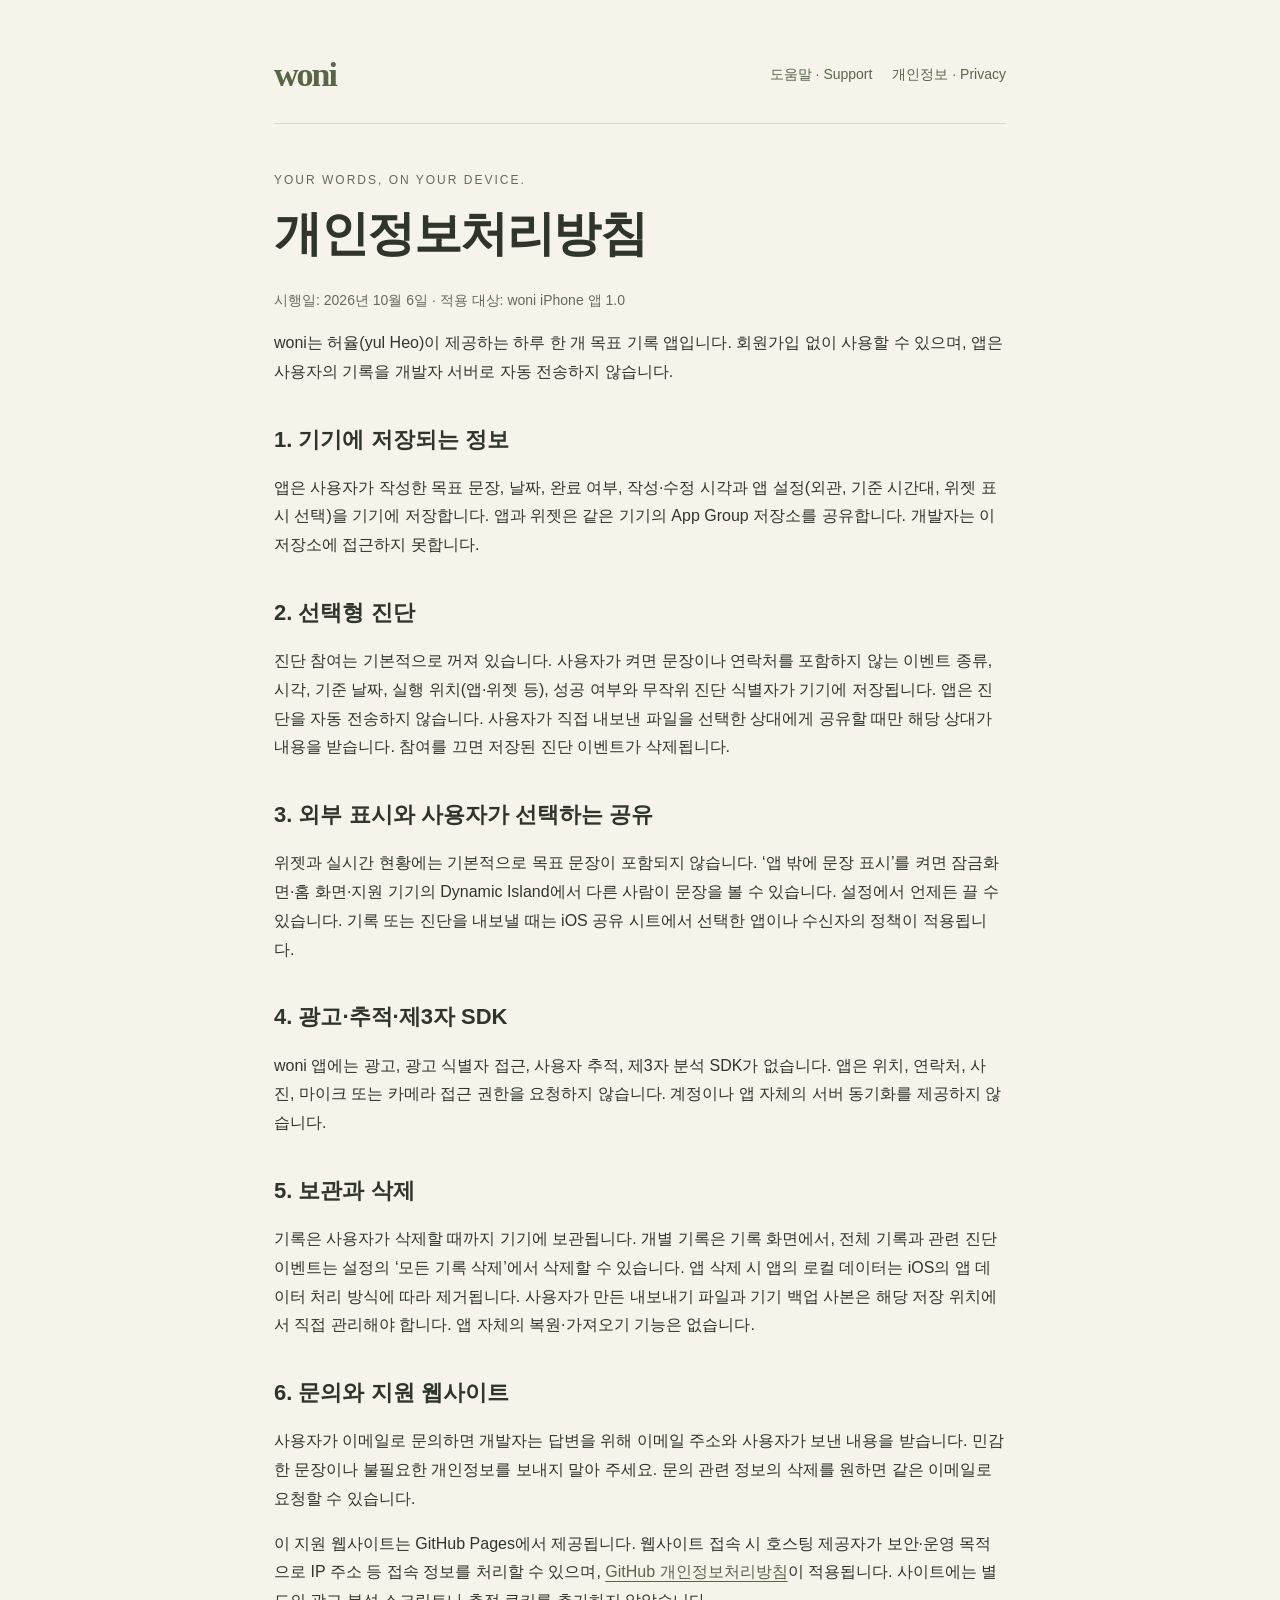
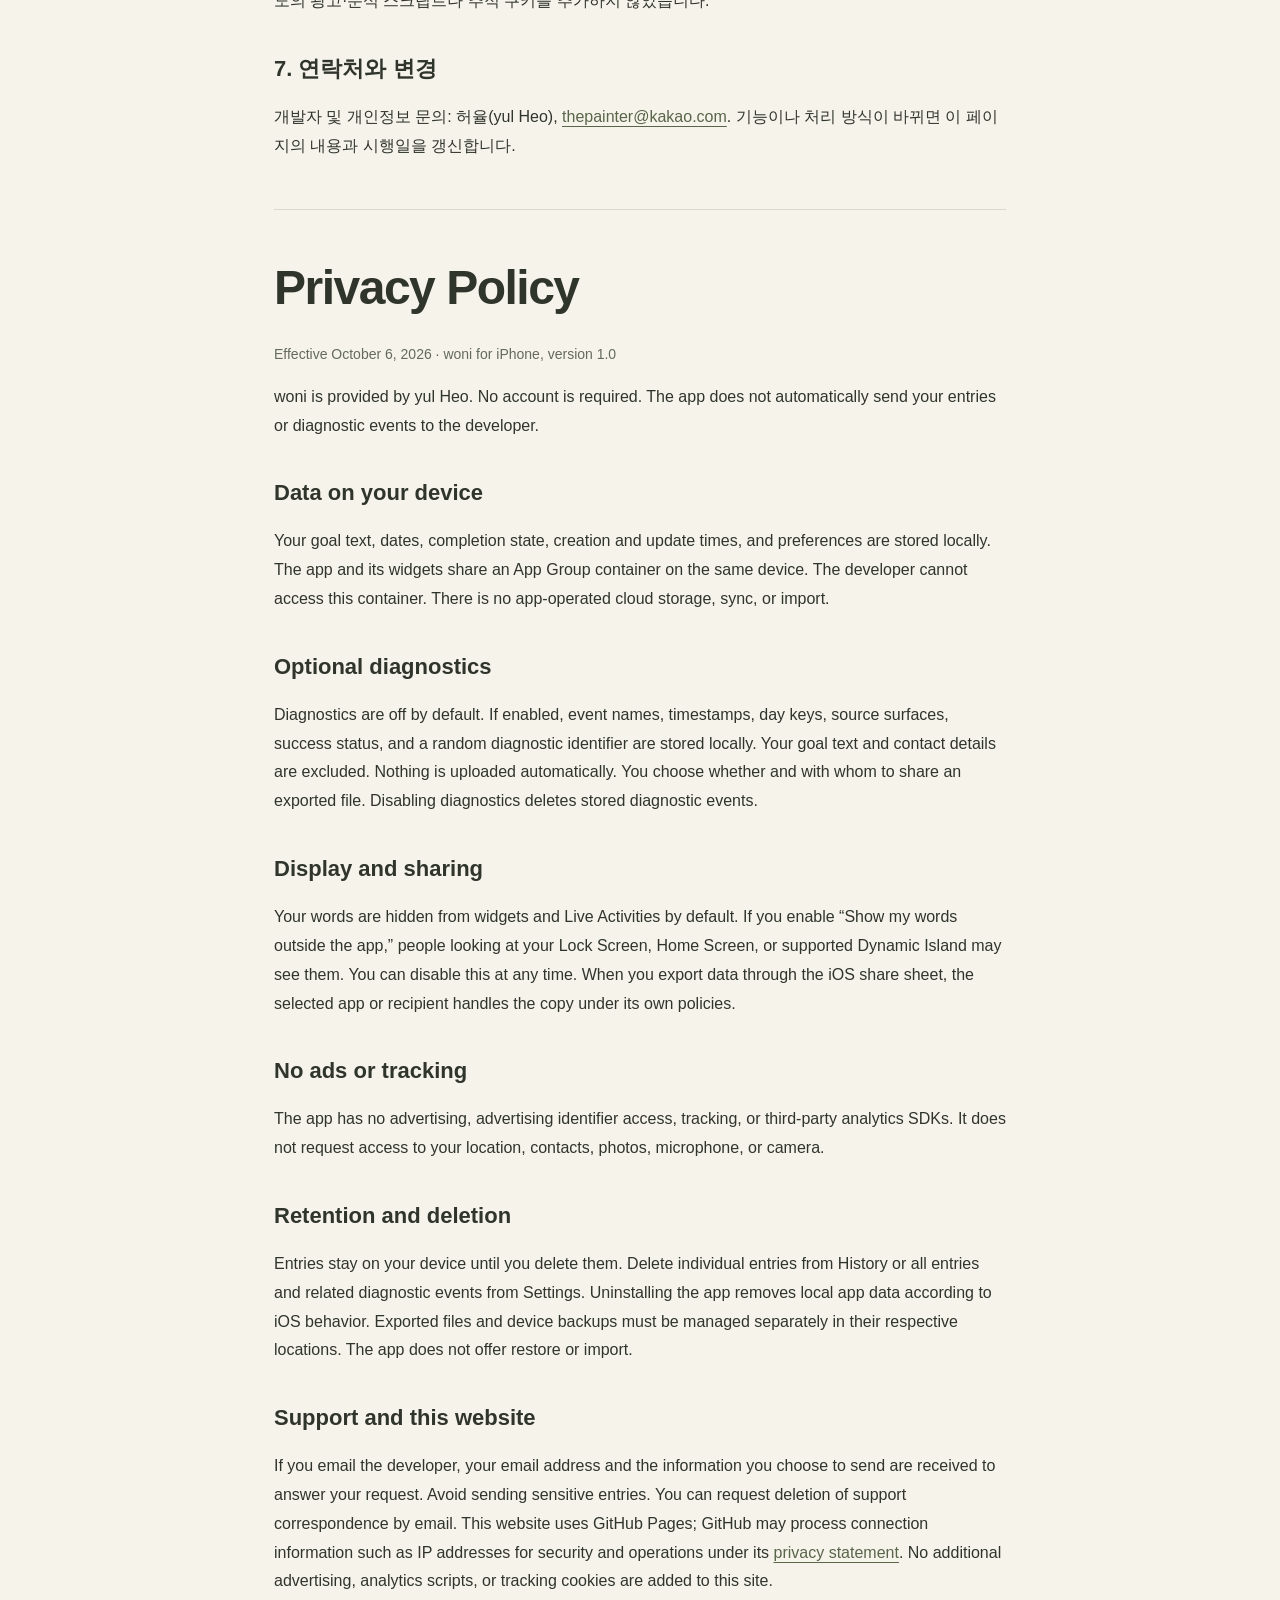
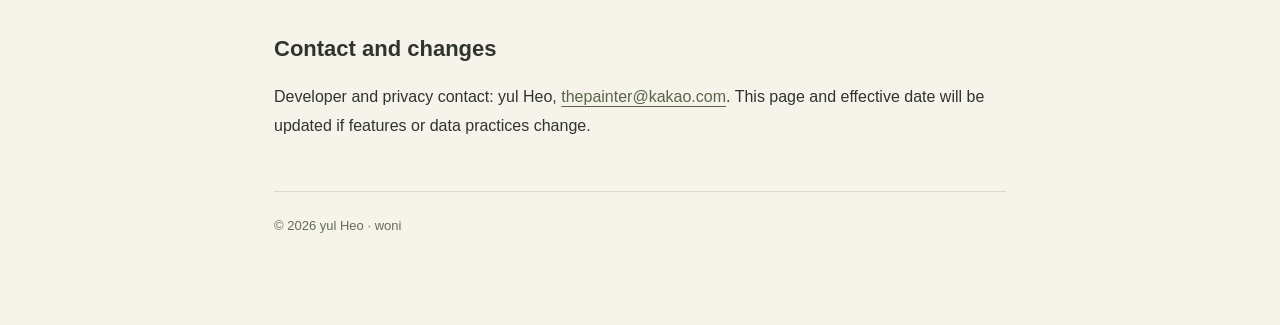
==== privacy.html @ ace720a5 "Publish woni support and privacy pages" ====
<!doctype html><html lang="ko"><head><meta charset="utf-8"><meta name="viewport" content="width=device-width,initial-scale=1"><title>woni 개인정보처리방침 | Privacy Policy</title><link rel="stylesheet" href="style.css"></head><body><main><nav><a class="brand" href="index.html">woni</a><a href="support.html">도움말 · Support</a><a href="privacy.html">개인정보 · Privacy</a></nav><p class="eyebrow">YOUR WORDS, ON YOUR DEVICE.</p><h1>개인정보처리방침</h1><p class="note">시행일: 2026년 10월 6일 · 적용 대상: woni iPhone 앱 1.0</p><p>woni는 허율(yul Heo)이 제공하는 하루 한 개 목표 기록 앱입니다. 회원가입 없이 사용할 수 있으며, 앱은 사용자의 기록을 개발자 서버로 자동 전송하지 않습니다.</p><h2>1. 기기에 저장되는 정보</h2><p>앱은 사용자가 작성한 목표 문장, 날짜, 완료 여부, 작성·수정 시각과 앱 설정(외관, 기준 시간대, 위젯 표시 선택)을 기기에 저장합니다. 앱과 위젯은 같은 기기의 App Group 저장소를 공유합니다. 개발자는 이 저장소에 접근하지 못합니다.</p><h2>2. 선택형 진단</h2><p>진단 참여는 기본적으로 꺼져 있습니다. 사용자가 켜면 문장이나 연락처를 포함하지 않는 이벤트 종류, 시각, 기준 날짜, 실행 위치(앱·위젯 등), 성공 여부와 무작위 진단 식별자가 기기에 저장됩니다. 앱은 진단을 자동 전송하지 않습니다. 사용자가 직접 내보낸 파일을 선택한 상대에게 공유할 때만 해당 상대가 내용을 받습니다. 참여를 끄면 저장된 진단 이벤트가 삭제됩니다.</p><h2>3. 외부 표시와 사용자가 선택하는 공유</h2><p>위젯과 실시간 현황에는 기본적으로 목표 문장이 포함되지 않습니다. ‘앱 밖에 문장 표시’를 켜면 잠금화면·홈 화면·지원 기기의 Dynamic Island에서 다른 사람이 문장을 볼 수 있습니다. 설정에서 언제든 끌 수 있습니다. 기록 또는 진단을 내보낼 때는 iOS 공유 시트에서 선택한 앱이나 수신자의 정책이 적용됩니다.</p><h2>4. 광고·추적·제3자 SDK</h2><p>woni 앱에는 광고, 광고 식별자 접근, 사용자 추적, 제3자 분석 SDK가 없습니다. 앱은 위치, 연락처, 사진, 마이크 또는 카메라 접근 권한을 요청하지 않습니다. 계정이나 앱 자체의 서버 동기화를 제공하지 않습니다.</p><h2>5. 보관과 삭제</h2><p>기록은 사용자가 삭제할 때까지 기기에 보관됩니다. 개별 기록은 기록 화면에서, 전체 기록과 관련 진단 이벤트는 설정의 ‘모든 기록 삭제’에서 삭제할 수 있습니다. 앱 삭제 시 앱의 로컬 데이터는 iOS의 앱 데이터 처리 방식에 따라 제거됩니다. 사용자가 만든 내보내기 파일과 기기 백업 사본은 해당 저장 위치에서 직접 관리해야 합니다. 앱 자체의 복원·가져오기 기능은 없습니다.</p><h2>6. 문의와 지원 웹사이트</h2><p>사용자가 이메일로 문의하면 개발자는 답변을 위해 이메일 주소와 사용자가 보낸 내용을 받습니다. 민감한 문장이나 불필요한 개인정보를 보내지 말아 주세요. 문의 관련 정보의 삭제를 원하면 같은 이메일로 요청할 수 있습니다.</p><p>이 지원 웹사이트는 GitHub Pages에서 제공됩니다. 웹사이트 접속 시 호스팅 제공자가 보안·운영 목적으로 IP 주소 등 접속 정보를 처리할 수 있으며, <a href="https://docs.github.com/en/site-policy/privacy-policies/github-general-privacy-statement">GitHub 개인정보처리방침</a>이 적용됩니다. 사이트에는 별도의 광고·분석 스크립트나 추적 쿠키를 추가하지 않았습니다.</p><h2>7. 연락처와 변경</h2><p>개발자 및 개인정보 문의: 허율(yul Heo), <a href="mailto:thepainter@kakao.com">thepainter@kakao.com</a>. 기능이나 처리 방식이 바뀌면 이 페이지의 내용과 시행일을 갱신합니다.</p><hr><section lang="en"><h1>Privacy Policy</h1><p class="note">Effective October 6, 2026 · woni for iPhone, version 1.0</p><p>woni is provided by yul Heo. No account is required. The app does not automatically send your entries or diagnostic events to the developer.</p><h2>Data on your device</h2><p>Your goal text, dates, completion state, creation and update times, and preferences are stored locally. The app and its widgets share an App Group container on the same device. The developer cannot access this container. There is no app-operated cloud storage, sync, or import.</p><h2>Optional diagnostics</h2><p>Diagnostics are off by default. If enabled, event names, timestamps, day keys, source surfaces, success status, and a random diagnostic identifier are stored locally. Your goal text and contact details are excluded. Nothing is uploaded automatically. You choose whether and with whom to share an exported file. Disabling diagnostics deletes stored diagnostic events.</p><h2>Display and sharing</h2><p>Your words are hidden from widgets and Live Activities by default. If you enable “Show my words outside the app,” people looking at your Lock Screen, Home Screen, or supported Dynamic Island may see them. You can disable this at any time. When you export data through the iOS share sheet, the selected app or recipient handles the copy under its own policies.</p><h2>No ads or tracking</h2><p>The app has no advertising, advertising identifier access, tracking, or third-party analytics SDKs. It does not request access to your location, contacts, photos, microphone, or camera.</p><h2>Retention and deletion</h2><p>Entries stay on your device until you delete them. Delete individual entries from History or all entries and related diagnostic events from Settings. Uninstalling the app removes local app data according to iOS behavior. Exported files and device backups must be managed separately in their respective locations. The app does not offer restore or import.</p><h2>Support and this website</h2><p>If you email the developer, your email address and the information you choose to send are received to answer your request. Avoid sending sensitive entries. You can request deletion of support correspondence by email. This website uses GitHub Pages; GitHub may process connection information such as IP addresses for security and operations under its <a href="https://docs.github.com/en/site-policy/privacy-policies/github-general-privacy-statement">privacy statement</a>. No additional advertising, analytics scripts, or tracking cookies are added to this site.</p><h2>Contact and changes</h2><p>Developer and privacy contact: yul Heo, <a href="mailto:thepainter@kakao.com">thepainter@kakao.com</a>. This page and effective date will be updated if features or data practices change.</p></section><footer>© 2026 yul Heo · woni</footer></main></body></html>
---- style.css ----
:root{color-scheme:light dark;--paper:#f6f3eb;--ink:#30352c;--muted:#646b5c;--line:#d8dacf;--accent:#596549}*{box-sizing:border-box}body{margin:0;background:var(--paper);color:var(--ink);font-family:-apple-system,BlinkMacSystemFont,'Apple SD Gothic Neo',sans-serif;line-height:1.8}main{max-width:780px;margin:auto;padding:44px 24px 88px}nav{display:flex;gap:20px;align-items:center;border-bottom:1px solid var(--line);padding-bottom:18px;margin-bottom:46px;flex-wrap:wrap}a{color:var(--accent);text-underline-offset:4px}nav a{text-decoration:none;font-size:14px}.brand{font-family:Georgia,serif;font-size:34px;font-weight:bold;margin-right:auto;letter-spacing:-2px}h1{font-size:clamp(32px,6vw,48px);line-height:1.25;letter-spacing:-1.5px;margin:12px 0 24px}h2{font-size:22px;margin-top:38px;line-height:1.4}p,li{font-size:16px}li{margin:10px 0}.eyebrow{font-size:12px;letter-spacing:2px;color:var(--muted)}.lead{font-size:21px;line-height:1.8}.card{border:1px solid var(--line);border-radius:20px;padding:24px;margin:28px 0}.button{display:inline-block;padding:10px 20px;border:1px solid var(--accent);border-radius:30px;text-decoration:none;margin:8px 8px 0 0}footer{border-top:1px solid var(--line);margin-top:50px;padding-top:22px;color:var(--muted);font-size:13px}hr{border:0;border-top:1px solid var(--line);margin:48px 0}.note{color:var(--muted);font-size:14px}@media(prefers-color-scheme:dark){:root{--paper:#20251f;--ink:#f0f1e8;--muted:#bbc2b1;--line:#49513f;--accent:#c0cda9}}
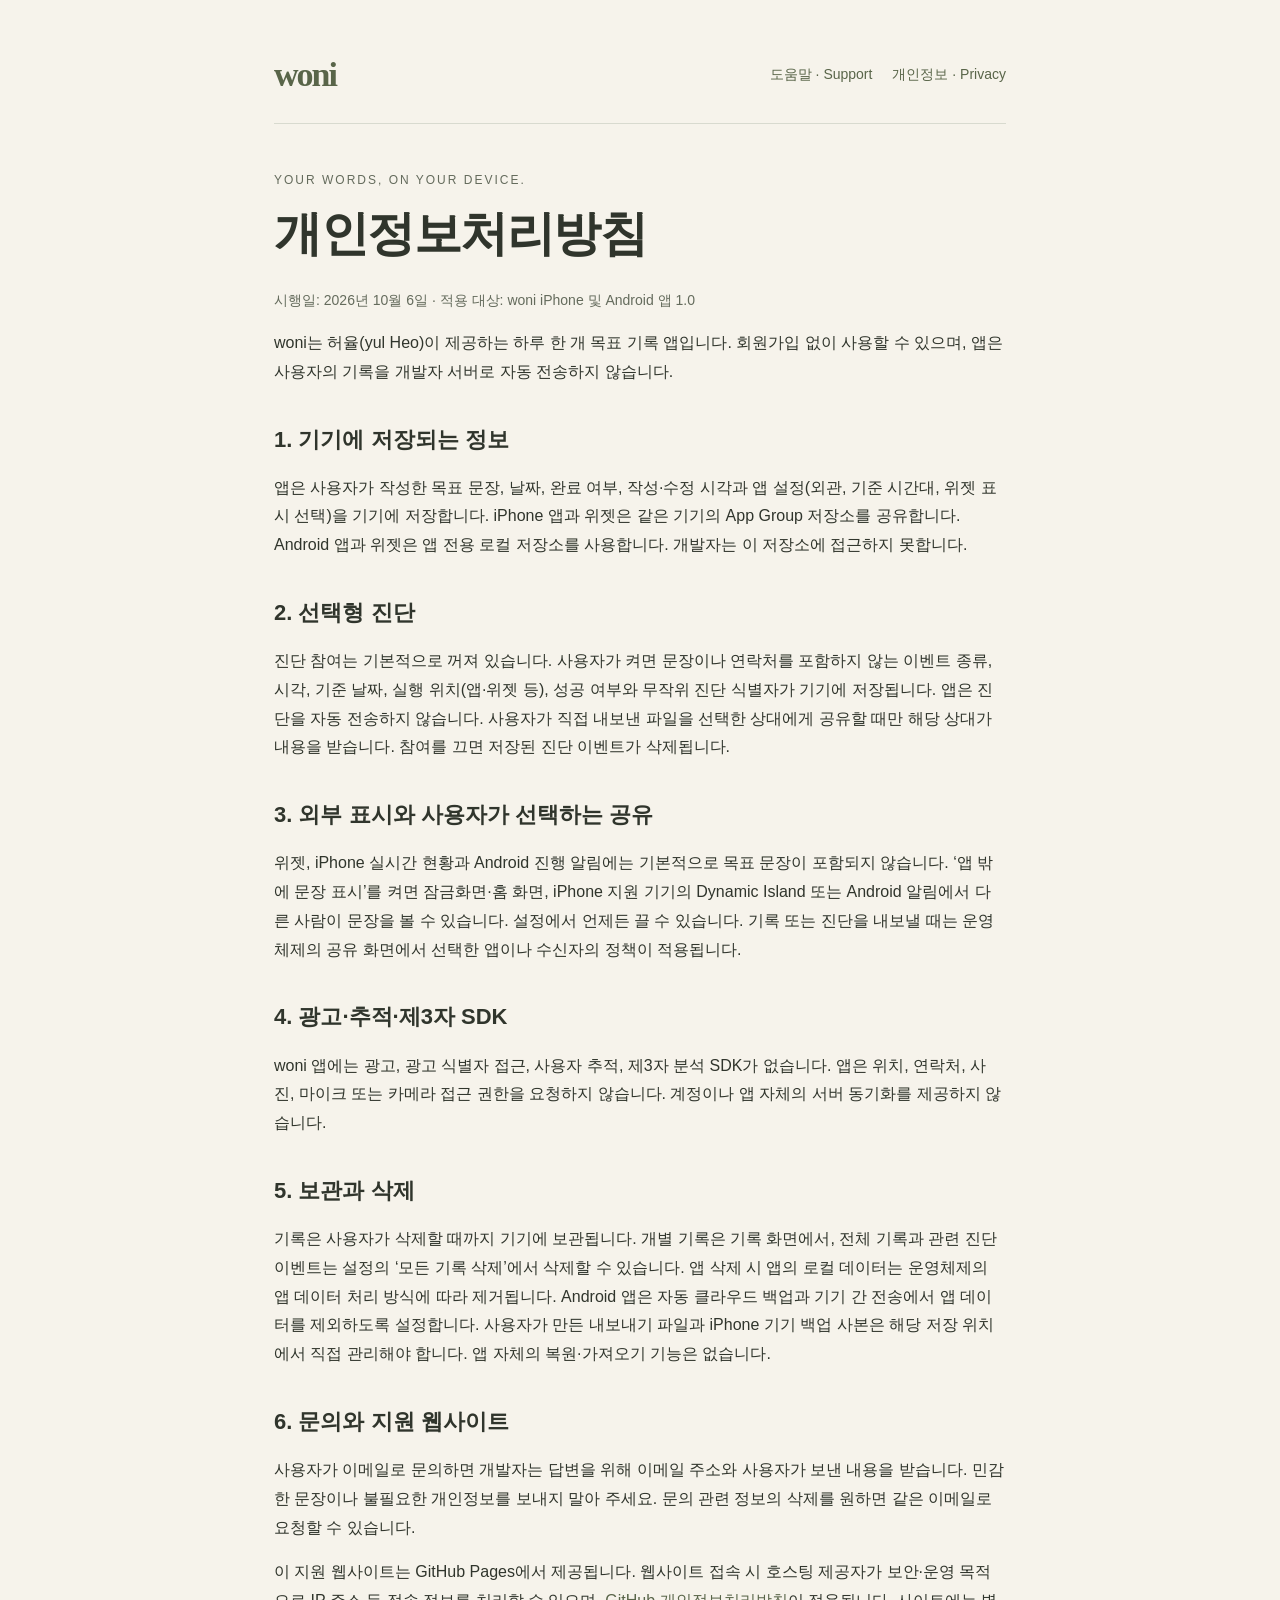
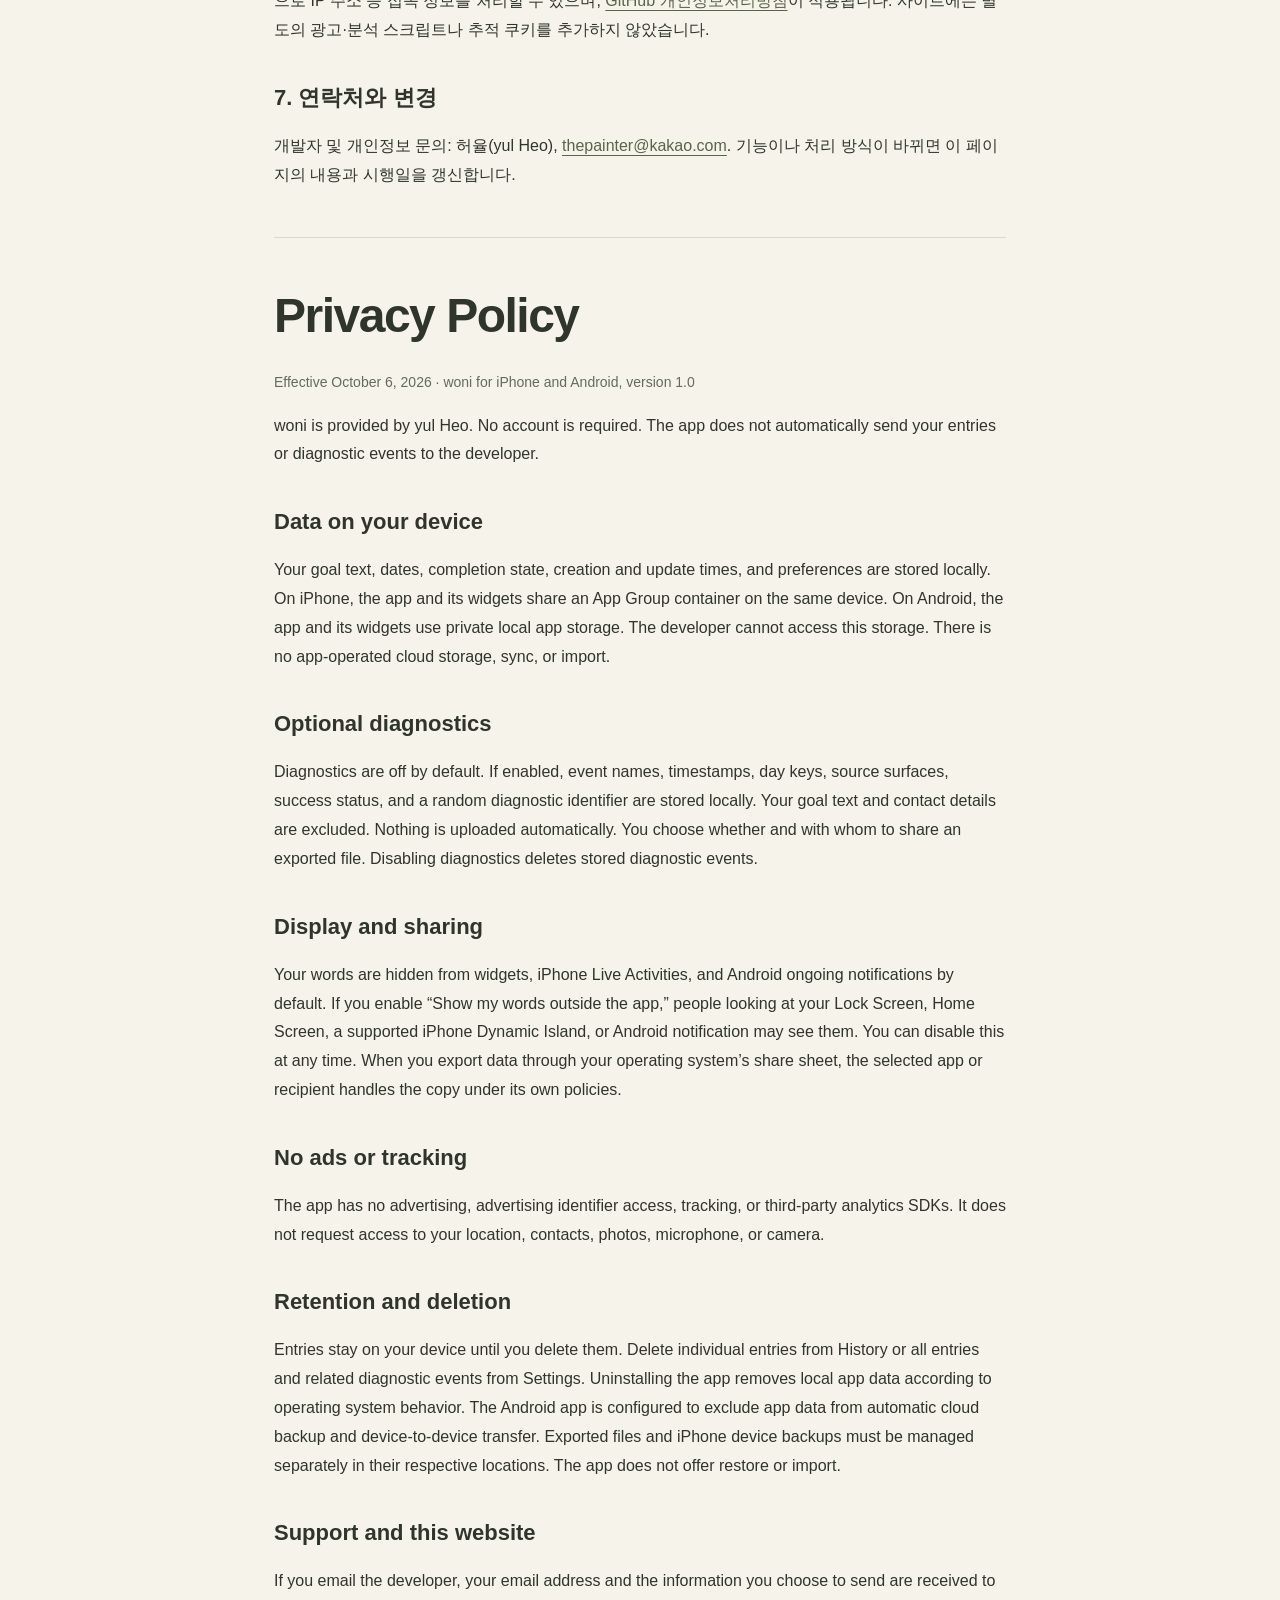
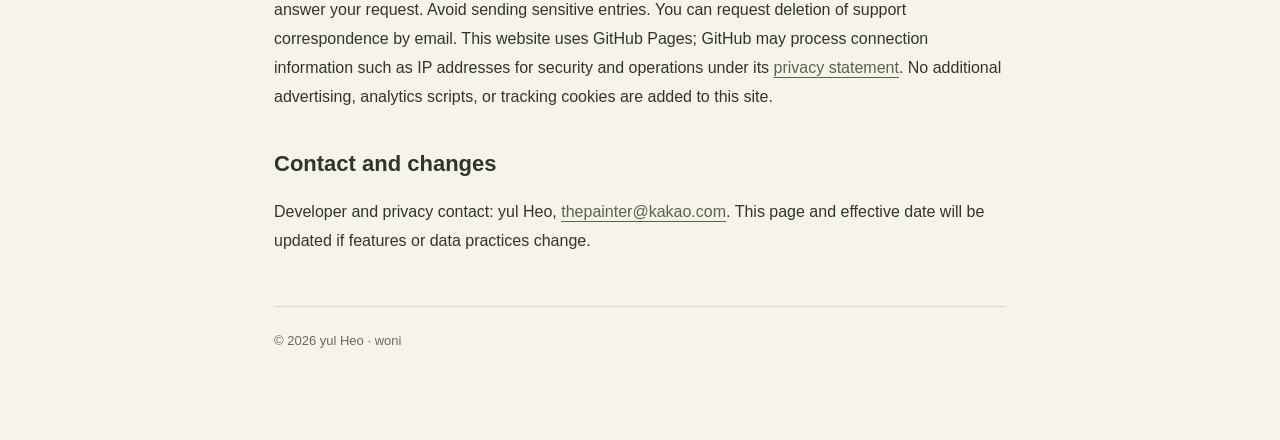
==== commit 42bc25f6: "Document Android privacy and support alongside iPhone" ====
--- a/privacy.html
+++ b/privacy.html
@@ -1 +1 @@
-<!doctype html><html lang="ko"><head><meta charset="utf-8"><meta name="viewport" content="width=device-width,initial-scale=1"><title>woni 개인정보처리방침 | Privacy Policy</title><link rel="stylesheet" href="style.css"></head><body><main><nav><a class="brand" href="index.html">woni</a><a href="support.html">도움말 · Support</a><a href="privacy.html">개인정보 · Privacy</a></nav><p class="eyebrow">YOUR WORDS, ON YOUR DEVICE.</p><h1>개인정보처리방침</h1><p class="note">시행일: 2026년 10월 6일 · 적용 대상: woni iPhone 앱 1.0</p><p>woni는 허율(yul Heo)이 제공하는 하루 한 개 목표 기록 앱입니다. 회원가입 없이 사용할 수 있으며, 앱은 사용자의 기록을 개발자 서버로 자동 전송하지 않습니다.</p><h2>1. 기기에 저장되는 정보</h2><p>앱은 사용자가 작성한 목표 문장, 날짜, 완료 여부, 작성·수정 시각과 앱 설정(외관, 기준 시간대, 위젯 표시 선택)을 기기에 저장합니다. 앱과 위젯은 같은 기기의 App Group 저장소를 공유합니다. 개발자는 이 저장소에 접근하지 못합니다.</p><h2>2. 선택형 진단</h2><p>진단 참여는 기본적으로 꺼져 있습니다. 사용자가 켜면 문장이나 연락처를 포함하지 않는 이벤트 종류, 시각, 기준 날짜, 실행 위치(앱·위젯 등), 성공 여부와 무작위 진단 식별자가 기기에 저장됩니다. 앱은 진단을 자동 전송하지 않습니다. 사용자가 직접 내보낸 파일을 선택한 상대에게 공유할 때만 해당 상대가 내용을 받습니다. 참여를 끄면 저장된 진단 이벤트가 삭제됩니다.</p><h2>3. 외부 표시와 사용자가 선택하는 공유</h2><p>위젯과 실시간 현황에는 기본적으로 목표 문장이 포함되지 않습니다. ‘앱 밖에 문장 표시’를 켜면 잠금화면·홈 화면·지원 기기의 Dynamic Island에서 다른 사람이 문장을 볼 수 있습니다. 설정에서 언제든 끌 수 있습니다. 기록 또는 진단을 내보낼 때는 iOS 공유 시트에서 선택한 앱이나 수신자의 정책이 적용됩니다.</p><h2>4. 광고·추적·제3자 SDK</h2><p>woni 앱에는 광고, 광고 식별자 접근, 사용자 추적, 제3자 분석 SDK가 없습니다. 앱은 위치, 연락처, 사진, 마이크 또는 카메라 접근 권한을 요청하지 않습니다. 계정이나 앱 자체의 서버 동기화를 제공하지 않습니다.</p><h2>5. 보관과 삭제</h2><p>기록은 사용자가 삭제할 때까지 기기에 보관됩니다. 개별 기록은 기록 화면에서, 전체 기록과 관련 진단 이벤트는 설정의 ‘모든 기록 삭제’에서 삭제할 수 있습니다. 앱 삭제 시 앱의 로컬 데이터는 iOS의 앱 데이터 처리 방식에 따라 제거됩니다. 사용자가 만든 내보내기 파일과 기기 백업 사본은 해당 저장 위치에서 직접 관리해야 합니다. 앱 자체의 복원·가져오기 기능은 없습니다.</p><h2>6. 문의와 지원 웹사이트</h2><p>사용자가 이메일로 문의하면 개발자는 답변을 위해 이메일 주소와 사용자가 보낸 내용을 받습니다. 민감한 문장이나 불필요한 개인정보를 보내지 말아 주세요. 문의 관련 정보의 삭제를 원하면 같은 이메일로 요청할 수 있습니다.</p><p>이 지원 웹사이트는 GitHub Pages에서 제공됩니다. 웹사이트 접속 시 호스팅 제공자가 보안·운영 목적으로 IP 주소 등 접속 정보를 처리할 수 있으며, <a href="https://docs.github.com/en/site-policy/privacy-policies/github-general-privacy-statement">GitHub 개인정보처리방침</a>이 적용됩니다. 사이트에는 별도의 광고·분석 스크립트나 추적 쿠키를 추가하지 않았습니다.</p><h2>7. 연락처와 변경</h2><p>개발자 및 개인정보 문의: 허율(yul Heo), <a href="mailto:thepainter@kakao.com">thepainter@kakao.com</a>. 기능이나 처리 방식이 바뀌면 이 페이지의 내용과 시행일을 갱신합니다.</p><hr><section lang="en"><h1>Privacy Policy</h1><p class="note">Effective October 6, 2026 · woni for iPhone, version 1.0</p><p>woni is provided by yul Heo. No account is required. The app does not automatically send your entries or diagnostic events to the developer.</p><h2>Data on your device</h2><p>Your goal text, dates, completion state, creation and update times, and preferences are stored locally. The app and its widgets share an App Group container on the same device. The developer cannot access this container. There is no app-operated cloud storage, sync, or import.</p><h2>Optional diagnostics</h2><p>Diagnostics are off by default. If enabled, event names, timestamps, day keys, source surfaces, success status, and a random diagnostic identifier are stored locally. Your goal text and contact details are excluded. Nothing is uploaded automatically. You choose whether and with whom to share an exported file. Disabling diagnostics deletes stored diagnostic events.</p><h2>Display and sharing</h2><p>Your words are hidden from widgets and Live Activities by default. If you enable “Show my words outside the app,” people looking at your Lock Screen, Home Screen, or supported Dynamic Island may see them. You can disable this at any time. When you export data through the iOS share sheet, the selected app or recipient handles the copy under its own policies.</p><h2>No ads or tracking</h2><p>The app has no advertising, advertising identifier access, tracking, or third-party analytics SDKs. It does not request access to your location, contacts, photos, microphone, or camera.</p><h2>Retention and deletion</h2><p>Entries stay on your device until you delete them. Delete individual entries from History or all entries and related diagnostic events from Settings. Uninstalling the app removes local app data according to iOS behavior. Exported files and device backups must be managed separately in their respective locations. The app does not offer restore or import.</p><h2>Support and this website</h2><p>If you email the developer, your email address and the information you choose to send are received to answer your request. Avoid sending sensitive entries. You can request deletion of support correspondence by email. This website uses GitHub Pages; GitHub may process connection information such as IP addresses for security and operations under its <a href="https://docs.github.com/en/site-policy/privacy-policies/github-general-privacy-statement">privacy statement</a>. No additional advertising, analytics scripts, or tracking cookies are added to this site.</p><h2>Contact and changes</h2><p>Developer and privacy contact: yul Heo, <a href="mailto:thepainter@kakao.com">thepainter@kakao.com</a>. This page and effective date will be updated if features or data practices change.</p></section><footer>© 2026 yul Heo · woni</footer></main></body></html>
+<!doctype html><html lang="ko"><head><meta charset="utf-8"><meta name="viewport" content="width=device-width,initial-scale=1"><title>woni 개인정보처리방침 | Privacy Policy</title><link rel="stylesheet" href="style.css"></head><body><main><nav><a class="brand" href="index.html">woni</a><a href="support.html">도움말 · Support</a><a href="privacy.html">개인정보 · Privacy</a></nav><p class="eyebrow">YOUR WORDS, ON YOUR DEVICE.</p><h1>개인정보처리방침</h1><p class="note">시행일: 2026년 10월 6일 · 적용 대상: woni iPhone 및 Android 앱 1.0</p><p>woni는 허율(yul Heo)이 제공하는 하루 한 개 목표 기록 앱입니다. 회원가입 없이 사용할 수 있으며, 앱은 사용자의 기록을 개발자 서버로 자동 전송하지 않습니다.</p><h2>1. 기기에 저장되는 정보</h2><p>앱은 사용자가 작성한 목표 문장, 날짜, 완료 여부, 작성·수정 시각과 앱 설정(외관, 기준 시간대, 위젯 표시 선택)을 기기에 저장합니다. iPhone 앱과 위젯은 같은 기기의 App Group 저장소를 공유합니다. Android 앱과 위젯은 앱 전용 로컬 저장소를 사용합니다. 개발자는 이 저장소에 접근하지 못합니다.</p><h2>2. 선택형 진단</h2><p>진단 참여는 기본적으로 꺼져 있습니다. 사용자가 켜면 문장이나 연락처를 포함하지 않는 이벤트 종류, 시각, 기준 날짜, 실행 위치(앱·위젯 등), 성공 여부와 무작위 진단 식별자가 기기에 저장됩니다. 앱은 진단을 자동 전송하지 않습니다. 사용자가 직접 내보낸 파일을 선택한 상대에게 공유할 때만 해당 상대가 내용을 받습니다. 참여를 끄면 저장된 진단 이벤트가 삭제됩니다.</p><h2>3. 외부 표시와 사용자가 선택하는 공유</h2><p>위젯, iPhone 실시간 현황과 Android 진행 알림에는 기본적으로 목표 문장이 포함되지 않습니다. ‘앱 밖에 문장 표시’를 켜면 잠금화면·홈 화면, iPhone 지원 기기의 Dynamic Island 또는 Android 알림에서 다른 사람이 문장을 볼 수 있습니다. 설정에서 언제든 끌 수 있습니다. 기록 또는 진단을 내보낼 때는 운영체제의 공유 화면에서 선택한 앱이나 수신자의 정책이 적용됩니다.</p><h2>4. 광고·추적·제3자 SDK</h2><p>woni 앱에는 광고, 광고 식별자 접근, 사용자 추적, 제3자 분석 SDK가 없습니다. 앱은 위치, 연락처, 사진, 마이크 또는 카메라 접근 권한을 요청하지 않습니다. 계정이나 앱 자체의 서버 동기화를 제공하지 않습니다.</p><h2>5. 보관과 삭제</h2><p>기록은 사용자가 삭제할 때까지 기기에 보관됩니다. 개별 기록은 기록 화면에서, 전체 기록과 관련 진단 이벤트는 설정의 ‘모든 기록 삭제’에서 삭제할 수 있습니다. 앱 삭제 시 앱의 로컬 데이터는 운영체제의 앱 데이터 처리 방식에 따라 제거됩니다. Android 앱은 자동 클라우드 백업과 기기 간 전송에서 앱 데이터를 제외하도록 설정합니다. 사용자가 만든 내보내기 파일과 iPhone 기기 백업 사본은 해당 저장 위치에서 직접 관리해야 합니다. 앱 자체의 복원·가져오기 기능은 없습니다.</p><h2>6. 문의와 지원 웹사이트</h2><p>사용자가 이메일로 문의하면 개발자는 답변을 위해 이메일 주소와 사용자가 보낸 내용을 받습니다. 민감한 문장이나 불필요한 개인정보를 보내지 말아 주세요. 문의 관련 정보의 삭제를 원하면 같은 이메일로 요청할 수 있습니다.</p><p>이 지원 웹사이트는 GitHub Pages에서 제공됩니다. 웹사이트 접속 시 호스팅 제공자가 보안·운영 목적으로 IP 주소 등 접속 정보를 처리할 수 있으며, <a href="https://docs.github.com/en/site-policy/privacy-policies/github-general-privacy-statement">GitHub 개인정보처리방침</a>이 적용됩니다. 사이트에는 별도의 광고·분석 스크립트나 추적 쿠키를 추가하지 않았습니다.</p><h2>7. 연락처와 변경</h2><p>개발자 및 개인정보 문의: 허율(yul Heo), <a href="mailto:thepainter@kakao.com">thepainter@kakao.com</a>. 기능이나 처리 방식이 바뀌면 이 페이지의 내용과 시행일을 갱신합니다.</p><hr><section lang="en"><h1>Privacy Policy</h1><p class="note">Effective October 6, 2026 · woni for iPhone and Android, version 1.0</p><p>woni is provided by yul Heo. No account is required. The app does not automatically send your entries or diagnostic events to the developer.</p><h2>Data on your device</h2><p>Your goal text, dates, completion state, creation and update times, and preferences are stored locally. On iPhone, the app and its widgets share an App Group container on the same device. On Android, the app and its widgets use private local app storage. The developer cannot access this storage. There is no app-operated cloud storage, sync, or import.</p><h2>Optional diagnostics</h2><p>Diagnostics are off by default. If enabled, event names, timestamps, day keys, source surfaces, success status, and a random diagnostic identifier are stored locally. Your goal text and contact details are excluded. Nothing is uploaded automatically. You choose whether and with whom to share an exported file. Disabling diagnostics deletes stored diagnostic events.</p><h2>Display and sharing</h2><p>Your words are hidden from widgets, iPhone Live Activities, and Android ongoing notifications by default. If you enable “Show my words outside the app,” people looking at your Lock Screen, Home Screen, a supported iPhone Dynamic Island, or Android notification may see them. You can disable this at any time. When you export data through your operating system’s share sheet, the selected app or recipient handles the copy under its own policies.</p><h2>No ads or tracking</h2><p>The app has no advertising, advertising identifier access, tracking, or third-party analytics SDKs. It does not request access to your location, contacts, photos, microphone, or camera.</p><h2>Retention and deletion</h2><p>Entries stay on your device until you delete them. Delete individual entries from History or all entries and related diagnostic events from Settings. Uninstalling the app removes local app data according to operating system behavior. The Android app is configured to exclude app data from automatic cloud backup and device-to-device transfer. Exported files and iPhone device backups must be managed separately in their respective locations. The app does not offer restore or import.</p><h2>Support and this website</h2><p>If you email the developer, your email address and the information you choose to send are received to answer your request. Avoid sending sensitive entries. You can request deletion of support correspondence by email. This website uses GitHub Pages; GitHub may process connection information such as IP addresses for security and operations under its <a href="https://docs.github.com/en/site-policy/privacy-policies/github-general-privacy-statement">privacy statement</a>. No additional advertising, analytics scripts, or tracking cookies are added to this site.</p><h2>Contact and changes</h2><p>Developer and privacy contact: yul Heo, <a href="mailto:thepainter@kakao.com">thepainter@kakao.com</a>. This page and effective date will be updated if features or data practices change.</p></section><footer>© 2026 yul Heo · woni</footer></main></body></html>
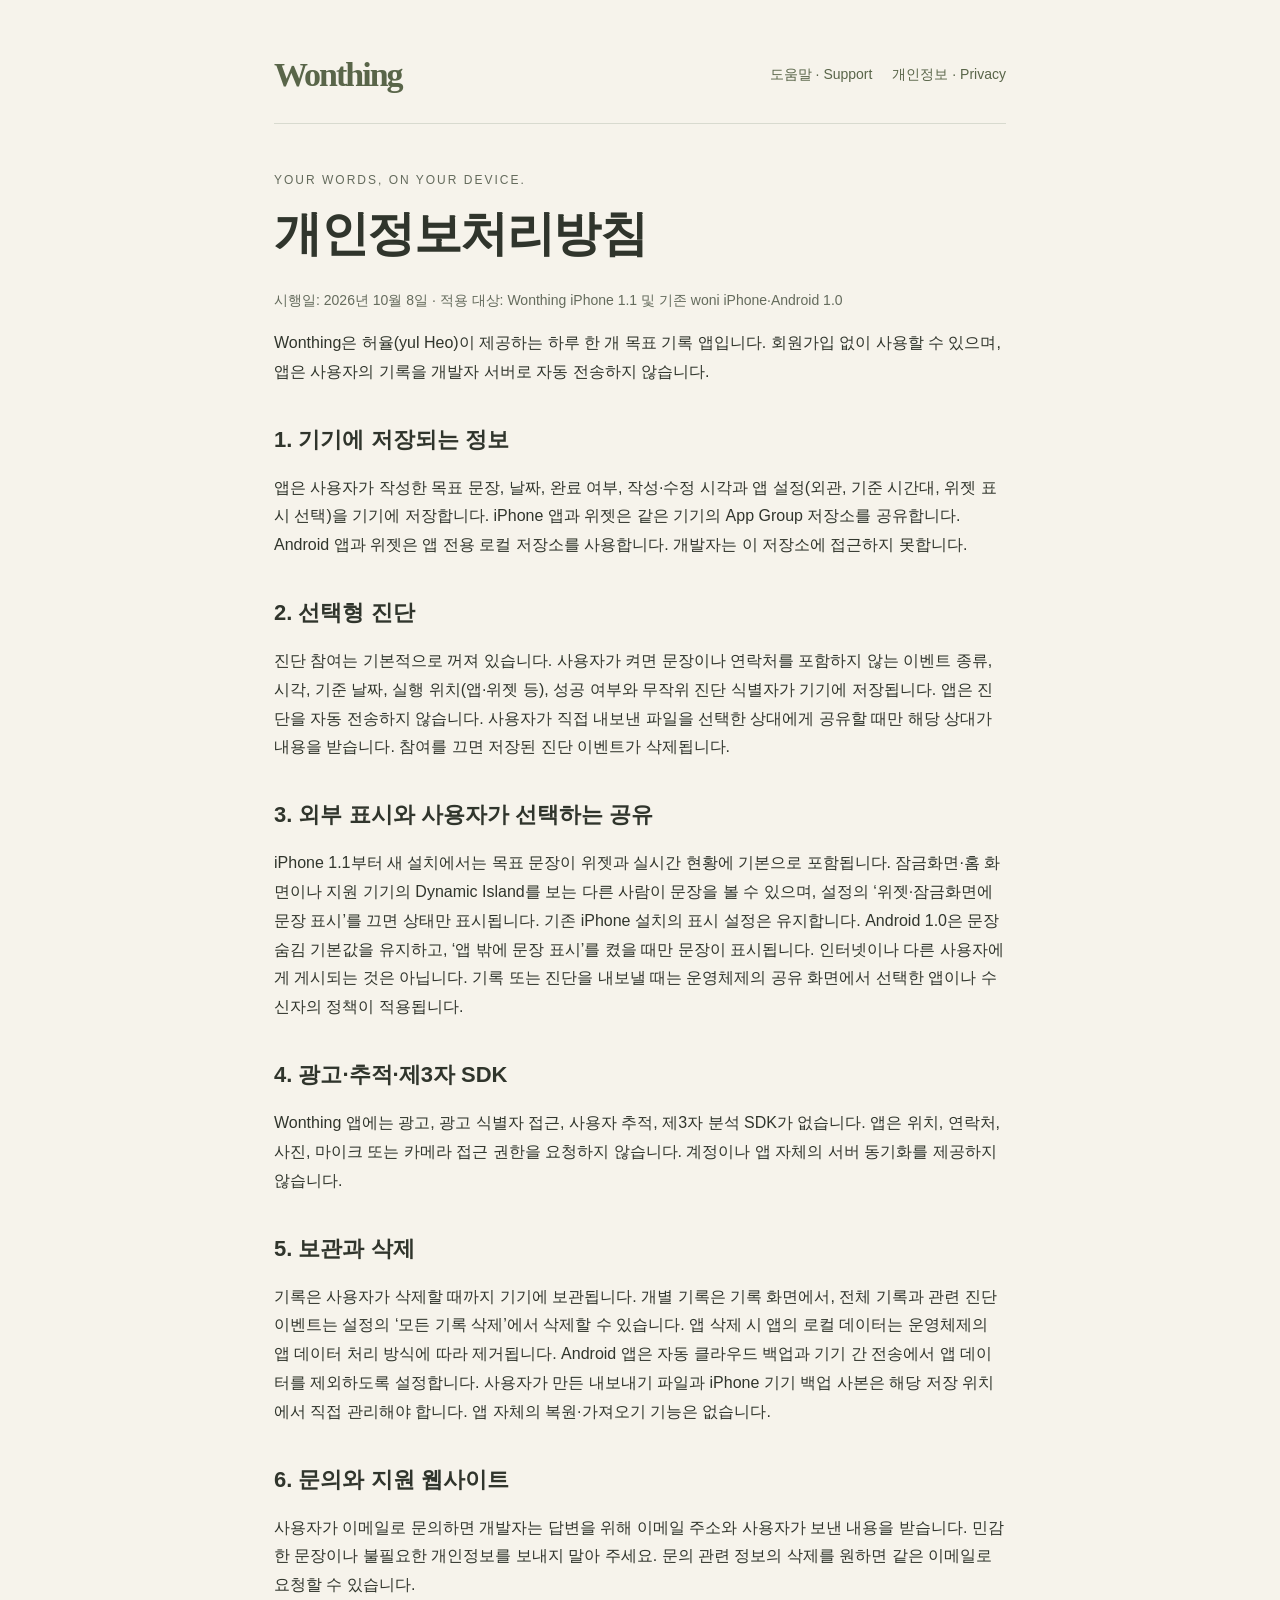
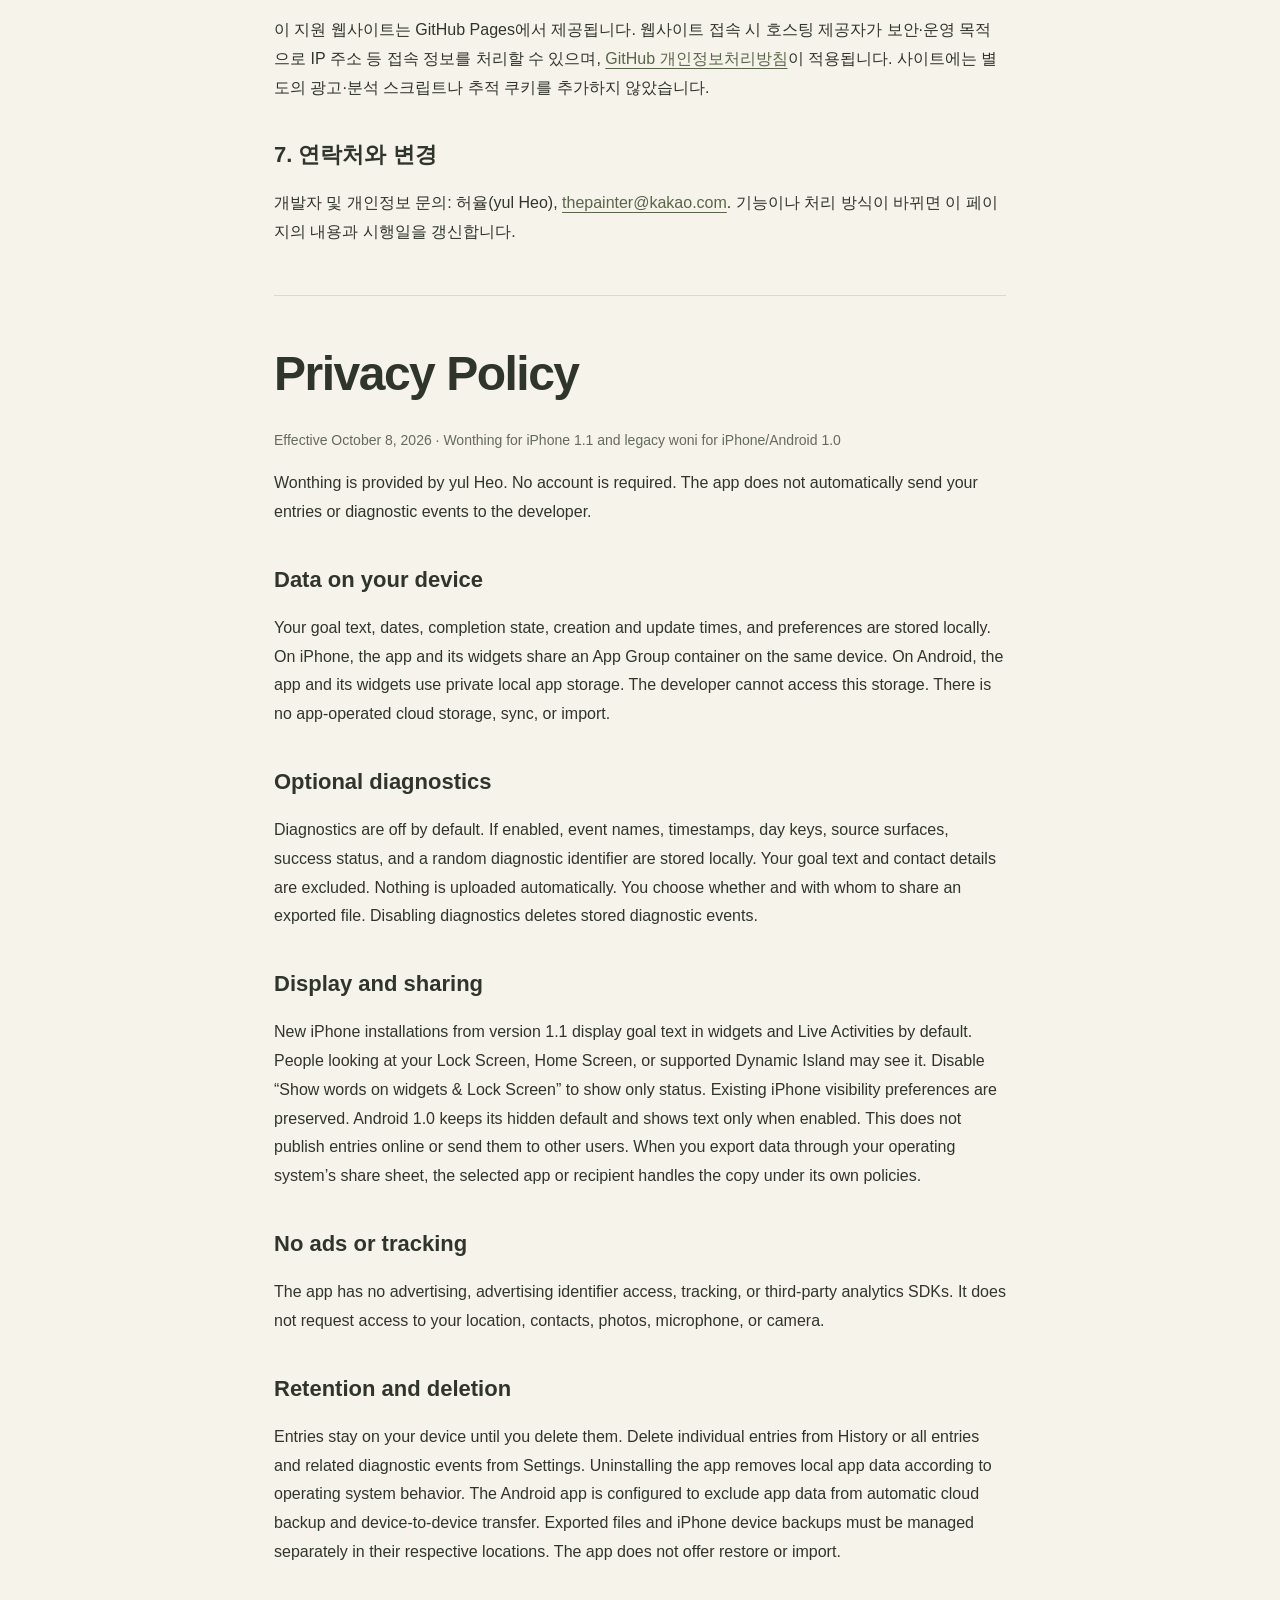
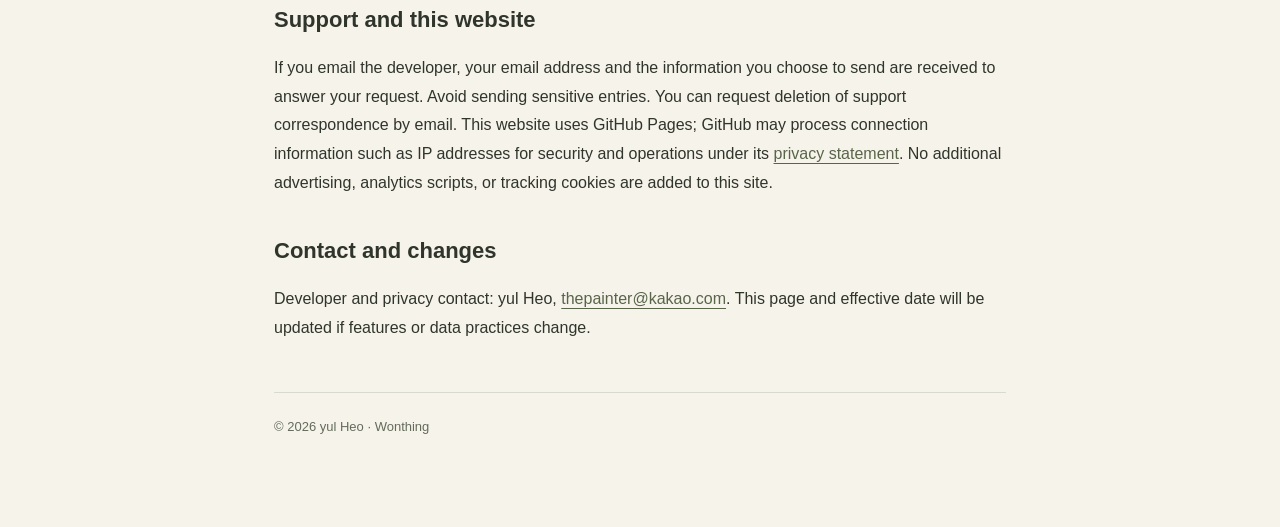
==== commit a73ba327: "Update iPhone branding and visibility guidance for Wonthing 1.1" ====
--- a/privacy.html
+++ b/privacy.html
@@ -1 +1 @@
-<!doctype html><html lang="ko"><head><meta charset="utf-8"><meta name="viewport" content="width=device-width,initial-scale=1"><title>woni 개인정보처리방침 | Privacy Policy</title><link rel="stylesheet" href="style.css"></head><body><main><nav><a class="brand" href="index.html">woni</a><a href="support.html">도움말 · Support</a><a href="privacy.html">개인정보 · Privacy</a></nav><p class="eyebrow">YOUR WORDS, ON YOUR DEVICE.</p><h1>개인정보처리방침</h1><p class="note">시행일: 2026년 10월 6일 · 적용 대상: woni iPhone 및 Android 앱 1.0</p><p>woni는 허율(yul Heo)이 제공하는 하루 한 개 목표 기록 앱입니다. 회원가입 없이 사용할 수 있으며, 앱은 사용자의 기록을 개발자 서버로 자동 전송하지 않습니다.</p><h2>1. 기기에 저장되는 정보</h2><p>앱은 사용자가 작성한 목표 문장, 날짜, 완료 여부, 작성·수정 시각과 앱 설정(외관, 기준 시간대, 위젯 표시 선택)을 기기에 저장합니다. iPhone 앱과 위젯은 같은 기기의 App Group 저장소를 공유합니다. Android 앱과 위젯은 앱 전용 로컬 저장소를 사용합니다. 개발자는 이 저장소에 접근하지 못합니다.</p><h2>2. 선택형 진단</h2><p>진단 참여는 기본적으로 꺼져 있습니다. 사용자가 켜면 문장이나 연락처를 포함하지 않는 이벤트 종류, 시각, 기준 날짜, 실행 위치(앱·위젯 등), 성공 여부와 무작위 진단 식별자가 기기에 저장됩니다. 앱은 진단을 자동 전송하지 않습니다. 사용자가 직접 내보낸 파일을 선택한 상대에게 공유할 때만 해당 상대가 내용을 받습니다. 참여를 끄면 저장된 진단 이벤트가 삭제됩니다.</p><h2>3. 외부 표시와 사용자가 선택하는 공유</h2><p>위젯, iPhone 실시간 현황과 Android 진행 알림에는 기본적으로 목표 문장이 포함되지 않습니다. ‘앱 밖에 문장 표시’를 켜면 잠금화면·홈 화면, iPhone 지원 기기의 Dynamic Island 또는 Android 알림에서 다른 사람이 문장을 볼 수 있습니다. 설정에서 언제든 끌 수 있습니다. 기록 또는 진단을 내보낼 때는 운영체제의 공유 화면에서 선택한 앱이나 수신자의 정책이 적용됩니다.</p><h2>4. 광고·추적·제3자 SDK</h2><p>woni 앱에는 광고, 광고 식별자 접근, 사용자 추적, 제3자 분석 SDK가 없습니다. 앱은 위치, 연락처, 사진, 마이크 또는 카메라 접근 권한을 요청하지 않습니다. 계정이나 앱 자체의 서버 동기화를 제공하지 않습니다.</p><h2>5. 보관과 삭제</h2><p>기록은 사용자가 삭제할 때까지 기기에 보관됩니다. 개별 기록은 기록 화면에서, 전체 기록과 관련 진단 이벤트는 설정의 ‘모든 기록 삭제’에서 삭제할 수 있습니다. 앱 삭제 시 앱의 로컬 데이터는 운영체제의 앱 데이터 처리 방식에 따라 제거됩니다. Android 앱은 자동 클라우드 백업과 기기 간 전송에서 앱 데이터를 제외하도록 설정합니다. 사용자가 만든 내보내기 파일과 iPhone 기기 백업 사본은 해당 저장 위치에서 직접 관리해야 합니다. 앱 자체의 복원·가져오기 기능은 없습니다.</p><h2>6. 문의와 지원 웹사이트</h2><p>사용자가 이메일로 문의하면 개발자는 답변을 위해 이메일 주소와 사용자가 보낸 내용을 받습니다. 민감한 문장이나 불필요한 개인정보를 보내지 말아 주세요. 문의 관련 정보의 삭제를 원하면 같은 이메일로 요청할 수 있습니다.</p><p>이 지원 웹사이트는 GitHub Pages에서 제공됩니다. 웹사이트 접속 시 호스팅 제공자가 보안·운영 목적으로 IP 주소 등 접속 정보를 처리할 수 있으며, <a href="https://docs.github.com/en/site-policy/privacy-policies/github-general-privacy-statement">GitHub 개인정보처리방침</a>이 적용됩니다. 사이트에는 별도의 광고·분석 스크립트나 추적 쿠키를 추가하지 않았습니다.</p><h2>7. 연락처와 변경</h2><p>개발자 및 개인정보 문의: 허율(yul Heo), <a href="mailto:thepainter@kakao.com">thepainter@kakao.com</a>. 기능이나 처리 방식이 바뀌면 이 페이지의 내용과 시행일을 갱신합니다.</p><hr><section lang="en"><h1>Privacy Policy</h1><p class="note">Effective October 6, 2026 · woni for iPhone and Android, version 1.0</p><p>woni is provided by yul Heo. No account is required. The app does not automatically send your entries or diagnostic events to the developer.</p><h2>Data on your device</h2><p>Your goal text, dates, completion state, creation and update times, and preferences are stored locally. On iPhone, the app and its widgets share an App Group container on the same device. On Android, the app and its widgets use private local app storage. The developer cannot access this storage. There is no app-operated cloud storage, sync, or import.</p><h2>Optional diagnostics</h2><p>Diagnostics are off by default. If enabled, event names, timestamps, day keys, source surfaces, success status, and a random diagnostic identifier are stored locally. Your goal text and contact details are excluded. Nothing is uploaded automatically. You choose whether and with whom to share an exported file. Disabling diagnostics deletes stored diagnostic events.</p><h2>Display and sharing</h2><p>Your words are hidden from widgets, iPhone Live Activities, and Android ongoing notifications by default. If you enable “Show my words outside the app,” people looking at your Lock Screen, Home Screen, a supported iPhone Dynamic Island, or Android notification may see them. You can disable this at any time. When you export data through your operating system’s share sheet, the selected app or recipient handles the copy under its own policies.</p><h2>No ads or tracking</h2><p>The app has no advertising, advertising identifier access, tracking, or third-party analytics SDKs. It does not request access to your location, contacts, photos, microphone, or camera.</p><h2>Retention and deletion</h2><p>Entries stay on your device until you delete them. Delete individual entries from History or all entries and related diagnostic events from Settings. Uninstalling the app removes local app data according to operating system behavior. The Android app is configured to exclude app data from automatic cloud backup and device-to-device transfer. Exported files and iPhone device backups must be managed separately in their respective locations. The app does not offer restore or import.</p><h2>Support and this website</h2><p>If you email the developer, your email address and the information you choose to send are received to answer your request. Avoid sending sensitive entries. You can request deletion of support correspondence by email. This website uses GitHub Pages; GitHub may process connection information such as IP addresses for security and operations under its <a href="https://docs.github.com/en/site-policy/privacy-policies/github-general-privacy-statement">privacy statement</a>. No additional advertising, analytics scripts, or tracking cookies are added to this site.</p><h2>Contact and changes</h2><p>Developer and privacy contact: yul Heo, <a href="mailto:thepainter@kakao.com">thepainter@kakao.com</a>. This page and effective date will be updated if features or data practices change.</p></section><footer>© 2026 yul Heo · woni</footer></main></body></html>
+<!doctype html><html lang="ko"><head><meta charset="utf-8"><meta name="viewport" content="width=device-width,initial-scale=1"><title>Wonthing 개인정보처리방침 | Privacy Policy</title><link rel="stylesheet" href="style.css"></head><body><main><nav><a class="brand" href="index.html">Wonthing</a><a href="support.html">도움말 · Support</a><a href="privacy.html">개인정보 · Privacy</a></nav><p class="eyebrow">YOUR WORDS, ON YOUR DEVICE.</p><h1>개인정보처리방침</h1><p class="note">시행일: 2026년 10월 8일 · 적용 대상: Wonthing iPhone 1.1 및 기존 woni iPhone·Android 1.0</p><p>Wonthing은 허율(yul Heo)이 제공하는 하루 한 개 목표 기록 앱입니다. 회원가입 없이 사용할 수 있으며, 앱은 사용자의 기록을 개발자 서버로 자동 전송하지 않습니다.</p><h2>1. 기기에 저장되는 정보</h2><p>앱은 사용자가 작성한 목표 문장, 날짜, 완료 여부, 작성·수정 시각과 앱 설정(외관, 기준 시간대, 위젯 표시 선택)을 기기에 저장합니다. iPhone 앱과 위젯은 같은 기기의 App Group 저장소를 공유합니다. Android 앱과 위젯은 앱 전용 로컬 저장소를 사용합니다. 개발자는 이 저장소에 접근하지 못합니다.</p><h2>2. 선택형 진단</h2><p>진단 참여는 기본적으로 꺼져 있습니다. 사용자가 켜면 문장이나 연락처를 포함하지 않는 이벤트 종류, 시각, 기준 날짜, 실행 위치(앱·위젯 등), 성공 여부와 무작위 진단 식별자가 기기에 저장됩니다. 앱은 진단을 자동 전송하지 않습니다. 사용자가 직접 내보낸 파일을 선택한 상대에게 공유할 때만 해당 상대가 내용을 받습니다. 참여를 끄면 저장된 진단 이벤트가 삭제됩니다.</p><h2>3. 외부 표시와 사용자가 선택하는 공유</h2><p>iPhone 1.1부터 새 설치에서는 목표 문장이 위젯과 실시간 현황에 기본으로 포함됩니다. 잠금화면·홈 화면이나 지원 기기의 Dynamic Island를 보는 다른 사람이 문장을 볼 수 있으며, 설정의 ‘위젯·잠금화면에 문장 표시’를 끄면 상태만 표시됩니다. 기존 iPhone 설치의 표시 설정은 유지합니다. Android 1.0은 문장 숨김 기본값을 유지하고, ‘앱 밖에 문장 표시’를 켰을 때만 문장이 표시됩니다. 인터넷이나 다른 사용자에게 게시되는 것은 아닙니다. 기록 또는 진단을 내보낼 때는 운영체제의 공유 화면에서 선택한 앱이나 수신자의 정책이 적용됩니다.</p><h2>4. 광고·추적·제3자 SDK</h2><p>Wonthing 앱에는 광고, 광고 식별자 접근, 사용자 추적, 제3자 분석 SDK가 없습니다. 앱은 위치, 연락처, 사진, 마이크 또는 카메라 접근 권한을 요청하지 않습니다. 계정이나 앱 자체의 서버 동기화를 제공하지 않습니다.</p><h2>5. 보관과 삭제</h2><p>기록은 사용자가 삭제할 때까지 기기에 보관됩니다. 개별 기록은 기록 화면에서, 전체 기록과 관련 진단 이벤트는 설정의 ‘모든 기록 삭제’에서 삭제할 수 있습니다. 앱 삭제 시 앱의 로컬 데이터는 운영체제의 앱 데이터 처리 방식에 따라 제거됩니다. Android 앱은 자동 클라우드 백업과 기기 간 전송에서 앱 데이터를 제외하도록 설정합니다. 사용자가 만든 내보내기 파일과 iPhone 기기 백업 사본은 해당 저장 위치에서 직접 관리해야 합니다. 앱 자체의 복원·가져오기 기능은 없습니다.</p><h2>6. 문의와 지원 웹사이트</h2><p>사용자가 이메일로 문의하면 개발자는 답변을 위해 이메일 주소와 사용자가 보낸 내용을 받습니다. 민감한 문장이나 불필요한 개인정보를 보내지 말아 주세요. 문의 관련 정보의 삭제를 원하면 같은 이메일로 요청할 수 있습니다.</p><p>이 지원 웹사이트는 GitHub Pages에서 제공됩니다. 웹사이트 접속 시 호스팅 제공자가 보안·운영 목적으로 IP 주소 등 접속 정보를 처리할 수 있으며, <a href="https://docs.github.com/en/site-policy/privacy-policies/github-general-privacy-statement">GitHub 개인정보처리방침</a>이 적용됩니다. 사이트에는 별도의 광고·분석 스크립트나 추적 쿠키를 추가하지 않았습니다.</p><h2>7. 연락처와 변경</h2><p>개발자 및 개인정보 문의: 허율(yul Heo), <a href="mailto:thepainter@kakao.com">thepainter@kakao.com</a>. 기능이나 처리 방식이 바뀌면 이 페이지의 내용과 시행일을 갱신합니다.</p><hr><section lang="en"><h1>Privacy Policy</h1><p class="note">Effective October 8, 2026 · Wonthing for iPhone 1.1 and legacy woni for iPhone/Android 1.0</p><p>Wonthing is provided by yul Heo. No account is required. The app does not automatically send your entries or diagnostic events to the developer.</p><h2>Data on your device</h2><p>Your goal text, dates, completion state, creation and update times, and preferences are stored locally. On iPhone, the app and its widgets share an App Group container on the same device. On Android, the app and its widgets use private local app storage. The developer cannot access this storage. There is no app-operated cloud storage, sync, or import.</p><h2>Optional diagnostics</h2><p>Diagnostics are off by default. If enabled, event names, timestamps, day keys, source surfaces, success status, and a random diagnostic identifier are stored locally. Your goal text and contact details are excluded. Nothing is uploaded automatically. You choose whether and with whom to share an exported file. Disabling diagnostics deletes stored diagnostic events.</p><h2>Display and sharing</h2><p>New iPhone installations from version 1.1 display goal text in widgets and Live Activities by default. People looking at your Lock Screen, Home Screen, or supported Dynamic Island may see it. Disable “Show words on widgets & Lock Screen” to show only status. Existing iPhone visibility preferences are preserved. Android 1.0 keeps its hidden default and shows text only when enabled. This does not publish entries online or send them to other users. When you export data through your operating system’s share sheet, the selected app or recipient handles the copy under its own policies.</p><h2>No ads or tracking</h2><p>The app has no advertising, advertising identifier access, tracking, or third-party analytics SDKs. It does not request access to your location, contacts, photos, microphone, or camera.</p><h2>Retention and deletion</h2><p>Entries stay on your device until you delete them. Delete individual entries from History or all entries and related diagnostic events from Settings. Uninstalling the app removes local app data according to operating system behavior. The Android app is configured to exclude app data from automatic cloud backup and device-to-device transfer. Exported files and iPhone device backups must be managed separately in their respective locations. The app does not offer restore or import.</p><h2>Support and this website</h2><p>If you email the developer, your email address and the information you choose to send are received to answer your request. Avoid sending sensitive entries. You can request deletion of support correspondence by email. This website uses GitHub Pages; GitHub may process connection information such as IP addresses for security and operations under its <a href="https://docs.github.com/en/site-policy/privacy-policies/github-general-privacy-statement">privacy statement</a>. No additional advertising, analytics scripts, or tracking cookies are added to this site.</p><h2>Contact and changes</h2><p>Developer and privacy contact: yul Heo, <a href="mailto:thepainter@kakao.com">thepainter@kakao.com</a>. This page and effective date will be updated if features or data practices change.</p></section><footer>© 2026 yul Heo · Wonthing</footer></main></body></html>
